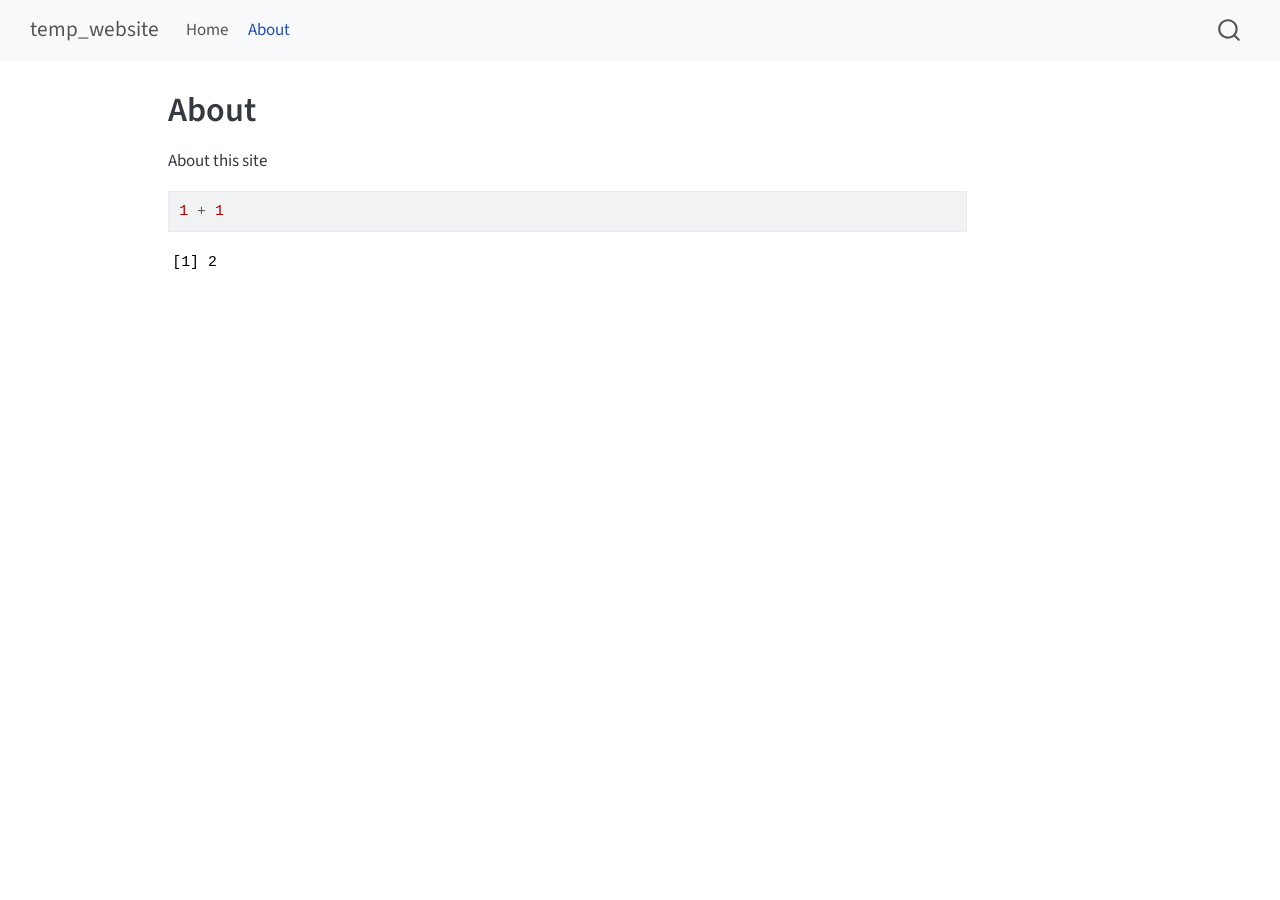
==== docs/about.html @ 3a0f9c97 "initial commit" ====
<!DOCTYPE html>
<html xmlns="http://www.w3.org/1999/xhtml" lang="en" xml:lang="en"><head>

<meta charset="utf-8">
<meta name="generator" content="quarto-1.9.37">

<meta name="viewport" content="width=device-width, initial-scale=1.0, user-scalable=yes">


<title>About – temp_website</title>
<style>
/* Default styles provided by pandoc.
** See https://pandoc.org/MANUAL.html#variables-for-html for config info.
*/
code{white-space: pre-wrap;}
span.smallcaps{font-variant: small-caps;}
div.columns{display: flex; gap: min(4vw, 1.5em);}
div.column{flex: auto; overflow-x: auto;}
div.hanging-indent{margin-left: 1.5em; text-indent: -1.5em;}
ul.task-list{list-style: none;}
ul.task-list li input[type="checkbox"] {
  width: 0.8em;
  margin: 0 0.8em 0.2em -1em; /* quarto-specific, see https://github.com/quarto-dev/quarto-cli/issues/4556 */ 
  vertical-align: middle;
}
/* CSS for syntax highlighting */
html { -webkit-text-size-adjust: 100%; }
pre > code.sourceCode { white-space: pre; position: relative; }
pre > code.sourceCode > span { display: inline-block; line-height: 1.25; }
pre > code.sourceCode > span:empty { height: 1.2em; }
.sourceCode { overflow: visible; }
code.sourceCode > span { color: inherit; text-decoration: inherit; }
div.sourceCode { margin: 1em 0; }
pre.sourceCode { margin: 0; }
@media screen {
div.sourceCode { overflow: auto; }
}
@media print {
pre > code.sourceCode { white-space: pre-wrap; }
pre > code.sourceCode > span { text-indent: -5em; padding-left: 5em; }
}
pre.numberSource code
  { counter-reset: source-line 0; }
pre.numberSource code > span
  { position: relative; left: -4em; counter-increment: source-line; }
pre.numberSource code > span > a:first-child::before
  { content: counter(source-line);
    position: relative; left: -1em; text-align: right; vertical-align: baseline;
    border: none; display: inline-block;
    -webkit-touch-callout: none; -webkit-user-select: none;
    -khtml-user-select: none; -moz-user-select: none;
    -ms-user-select: none; user-select: none;
    padding: 0 4px; width: 4em;
  }
pre.numberSource { margin-left: 3em;  padding-left: 4px; }
div.sourceCode
  {   }
@media screen {
pre > code.sourceCode > span > a:first-child::before { text-decoration: underline; }
}
</style>


<script src="site_libs/quarto-nav/quarto-nav.js"></script>
<script src="site_libs/quarto-nav/headroom.min.js"></script>
<script src="site_libs/clipboard/clipboard.min.js"></script>
<script src="site_libs/quarto-search/autocomplete.umd.js"></script>
<script src="site_libs/quarto-search/fuse.min.js"></script>
<script src="site_libs/quarto-search/quarto-search.js"></script>
<meta name="quarto:offset" content="./">
<script src="site_libs/quarto-html/quarto.js" type="module"></script>
<script src="site_libs/quarto-html/tabsets/tabsets.js" type="module"></script>
<script src="site_libs/quarto-html/popper.min.js"></script>
<script src="site_libs/quarto-html/tippy.umd.min.js"></script>
<script src="site_libs/quarto-html/anchor.min.js"></script>
<link href="site_libs/quarto-html/tippy.css" rel="stylesheet">
<link href="site_libs/quarto-html/quarto-syntax-highlighting-7f8f88aac4f3542376d5c11b86a4c14d.css" rel="stylesheet" id="quarto-text-highlighting-styles">
<script src="site_libs/bootstrap/bootstrap.min.js"></script>
<link href="site_libs/bootstrap/bootstrap-icons.css" rel="stylesheet">
<link href="site_libs/bootstrap/bootstrap-a0f9fd0d421825b736dc1bbcbcba2219.min.css" rel="stylesheet" append-hash="true" id="quarto-bootstrap" data-mode="light">
<script id="quarto-search-options" type="application/json">{
  "location": "navbar",
  "copy-button": false,
  "collapse-after": 3,
  "panel-placement": "end",
  "type": "overlay",
  "limit": 50,
  "keyboard-shortcut": [
    "f",
    "/",
    "s"
  ],
  "show-item-context": false,
  "language": {
    "search-no-results-text": "No results",
    "search-matching-documents-text": "matching documents",
    "search-copy-link-title": "Copy link to search",
    "search-hide-matches-text": "Hide additional matches",
    "search-more-match-text": "more match in this document",
    "search-more-matches-text": "more matches in this document",
    "search-clear-button-title": "Clear",
    "search-text-placeholder": "",
    "search-detached-cancel-button-title": "Cancel",
    "search-submit-button-title": "Submit",
    "search-label": "Search"
  }
}</script>


<link rel="stylesheet" href="styles.css">
</head>

<body class="nav-fixed quarto-light">

<div id="quarto-search-results"></div>
  <header id="quarto-header" class="headroom fixed-top">
    <nav class="navbar navbar-expand-lg " data-bs-theme="dark">
      <div class="navbar-container container-fluid">
      <div class="navbar-brand-container mx-auto">
    <a class="navbar-brand" href="./index.html">
    <span class="navbar-title">temp_website</span>
    </a>
  </div>
            <div id="quarto-search" class="" title="Search"></div>
          <button class="navbar-toggler" type="button" data-bs-toggle="collapse" data-bs-target="#navbarCollapse" aria-controls="navbarCollapse" role="menu" aria-expanded="false" aria-label="Toggle navigation" onclick="if (window.quartoToggleHeadroom) { window.quartoToggleHeadroom(); }">
  <span class="navbar-toggler-icon"></span>
</button>
          <div class="collapse navbar-collapse" id="navbarCollapse">
            <ul class="navbar-nav navbar-nav-scroll me-auto">
  <li class="nav-item">
    <a class="nav-link" href="./index.html"> 
<span class="menu-text">Home</span></a>
  </li>  
  <li class="nav-item">
    <a class="nav-link active" href="./about.html" aria-current="page"> 
<span class="menu-text">About</span></a>
  </li>  
</ul>
          </div> <!-- /navcollapse -->
            <div class="quarto-navbar-tools">
</div>
      </div> <!-- /container-fluid -->
    </nav>
</header>
<!-- content -->
<div id="quarto-content" class="quarto-container page-columns page-rows-contents page-layout-article page-navbar">
<!-- sidebar -->
<!-- margin-sidebar -->
    <div id="quarto-margin-sidebar" class="sidebar margin-sidebar zindex-bottom">
        
    </div>
<!-- main -->
<main class="content" id="quarto-document-content">

<header id="title-block-header" class="quarto-title-block default">
<div class="quarto-title">
<h1 class="title">About</h1>
</div>



<div class="quarto-title-meta">

    
  
    
  </div>
  


</header>


<p>About this site</p>
<div class="cell">
<div class="code-copy-outer-scaffold"><div class="sourceCode cell-code" id="cb1"><pre class="sourceCode r code-with-copy"><code class="sourceCode r"><span id="cb1-1"><a href="#cb1-1" aria-hidden="true" tabindex="-1"></a><span class="dv">1</span> <span class="sc">+</span> <span class="dv">1</span></span></code></pre></div><button title="Copy to Clipboard" class="code-copy-button"><i class="bi"></i></button></div>
<div class="cell-output cell-output-stdout">
<pre><code>[1] 2</code></pre>
</div>
</div>



</main> <!-- /main -->
<script id="quarto-html-after-body" type="application/javascript">
  window.document.addEventListener("DOMContentLoaded", function (event) {
    const icon = "";
    const anchorJS = new window.AnchorJS();
    anchorJS.options = {
      placement: 'right',
      icon: icon
    };
    anchorJS.add('.anchored');
    const isCodeAnnotation = (el) => {
      for (const clz of el.classList) {
        if (clz.startsWith('code-annotation-')) {                     
          return true;
        }
      }
      return false;
    }
    const onCopySuccess = function(e) {
      // button target
      const button = e.trigger;
      // don't keep focus
      button.blur();
      // flash "checked"
      button.classList.add('code-copy-button-checked');
      var currentTitle = button.getAttribute("title");
      button.setAttribute("title", "Copied!");
      let tooltip;
      if (window.bootstrap) {
        button.setAttribute("data-bs-toggle", "tooltip");
        button.setAttribute("data-bs-placement", "left");
        button.setAttribute("data-bs-title", "Copied!");
        tooltip = new bootstrap.Tooltip(button, 
          { trigger: "manual", 
            customClass: "code-copy-button-tooltip",
            offset: [0, -8]});
        tooltip.show();    
      }
      setTimeout(function() {
        if (tooltip) {
          tooltip.hide();
          button.removeAttribute("data-bs-title");
          button.removeAttribute("data-bs-toggle");
          button.removeAttribute("data-bs-placement");
        }
        button.setAttribute("title", currentTitle);
        button.classList.remove('code-copy-button-checked');
      }, 1000);
      // clear code selection
      e.clearSelection();
    }
    const getTextToCopy = function(trigger) {
      const outerScaffold = trigger.parentElement.cloneNode(true);
      const codeEl = outerScaffold.querySelector('code');
      for (const childEl of codeEl.children) {
        if (isCodeAnnotation(childEl)) {
          childEl.remove();
        }
      }
      return codeEl.innerText;
    }
    const clipboard = new window.ClipboardJS('.code-copy-button:not([data-in-quarto-modal])', {
      text: getTextToCopy
    });
    clipboard.on('success', onCopySuccess);
    if (window.document.getElementById('quarto-embedded-source-code-modal')) {
      const clipboardModal = new window.ClipboardJS('.code-copy-button[data-in-quarto-modal]', {
        text: getTextToCopy,
        container: window.document.getElementById('quarto-embedded-source-code-modal')
      });
      clipboardModal.on('success', onCopySuccess);
    }
      var localhostRegex = new RegExp(/^(?:http|https):\/\/localhost\:?[0-9]*\//);
      var mailtoRegex = new RegExp(/^mailto:/);
        var filterRegex = new RegExp('/' + window.location.host + '/');
      var isInternal = (href) => {
          return filterRegex.test(href) || localhostRegex.test(href) || mailtoRegex.test(href);
      }
      // Inspect non-navigation links and adorn them if external
     var links = window.document.querySelectorAll('a[href]:not(.nav-link):not(.navbar-brand):not(.toc-action):not(.sidebar-link):not(.sidebar-item-toggle):not(.pagination-link):not(.no-external):not([aria-hidden]):not(.dropdown-item):not(.quarto-navigation-tool):not(.about-link)');
      for (var i=0; i<links.length; i++) {
        const link = links[i];
        if (!isInternal(link.href)) {
          // undo the damage that might have been done by quarto-nav.js in the case of
          // links that we want to consider external
          if (link.dataset.originalHref !== undefined) {
            link.href = link.dataset.originalHref;
          }
        }
      }
    function tippyHover(el, contentFn, onTriggerFn, onUntriggerFn) {
      const config = {
        allowHTML: true,
        maxWidth: 500,
        delay: 100,
        arrow: false,
        appendTo: function(el) {
            return el.parentElement;
        },
        interactive: true,
        interactiveBorder: 10,
        theme: 'quarto',
        placement: 'bottom-start',
      };
      if (contentFn) {
        config.content = contentFn;
      }
      if (onTriggerFn) {
        config.onTrigger = onTriggerFn;
      }
      if (onUntriggerFn) {
        config.onUntrigger = onUntriggerFn;
      }
      window.tippy(el, config); 
    }
    const noterefs = window.document.querySelectorAll('a[role="doc-noteref"]');
    for (var i=0; i<noterefs.length; i++) {
      const ref = noterefs[i];
      tippyHover(ref, function() {
        // use id or data attribute instead here
        let href = ref.getAttribute('data-footnote-href') || ref.getAttribute('href');
        try { href = new URL(href).hash; } catch {}
        const id = href.replace(/^#\/?/, "");
        const note = window.document.getElementById(id);
        if (note) {
          return note.innerHTML;
        } else {
          return "";
        }
      });
    }
    const xrefs = window.document.querySelectorAll('a.quarto-xref');
    const processXRef = (id, note) => {
      // Strip column container classes
      const stripColumnClz = (el) => {
        el.classList.remove("page-full", "page-columns");
        if (el.children) {
          for (const child of el.children) {
            stripColumnClz(child);
          }
        }
      }
      stripColumnClz(note)
      if (id === null || id.startsWith('sec-')) {
        // Special case sections, only their first couple elements
        const container = document.createElement("div");
        if (note.children && note.children.length > 2) {
          container.appendChild(note.children[0].cloneNode(true));
          for (let i = 1; i < note.children.length; i++) {
            const child = note.children[i];
            if (child.tagName === "P" && child.innerText === "") {
              continue;
            } else {
              container.appendChild(child.cloneNode(true));
              break;
            }
          }
          if (window.Quarto?.typesetMath) {
            window.Quarto.typesetMath(container);
          }
          return container.innerHTML
        } else {
          if (window.Quarto?.typesetMath) {
            window.Quarto.typesetMath(note);
          }
          return note.innerHTML;
        }
      } else {
        // Remove any anchor links if they are present
        const anchorLink = note.querySelector('a.anchorjs-link');
        if (anchorLink) {
          anchorLink.remove();
        }
        if (window.Quarto?.typesetMath) {
          window.Quarto.typesetMath(note);
        }
        if (note.classList.contains("callout")) {
          return note.outerHTML;
        } else {
          return note.innerHTML;
        }
      }
    }
    for (var i=0; i<xrefs.length; i++) {
      const xref = xrefs[i];
      tippyHover(xref, undefined, function(instance) {
        instance.disable();
        let url = xref.getAttribute('href');
        let hash = undefined; 
        if (url.startsWith('#')) {
          hash = url;
        } else {
          try { hash = new URL(url).hash; } catch {}
        }
        if (hash) {
          const id = hash.replace(/^#\/?/, "");
          const note = window.document.getElementById(id);
          if (note !== null) {
            try {
              const html = processXRef(id, note.cloneNode(true));
              instance.setContent(html);
            } finally {
              instance.enable();
              instance.show();
            }
          } else {
            // See if we can fetch this
            fetch(url.split('#')[0])
            .then(res => res.text())
            .then(html => {
              const parser = new DOMParser();
              const htmlDoc = parser.parseFromString(html, "text/html");
              const note = htmlDoc.getElementById(id);
              if (note !== null) {
                const html = processXRef(id, note);
                instance.setContent(html);
              } 
            }).finally(() => {
              instance.enable();
              instance.show();
            });
          }
        } else {
          // See if we can fetch a full url (with no hash to target)
          // This is a special case and we should probably do some content thinning / targeting
          fetch(url)
          .then(res => res.text())
          .then(html => {
            const parser = new DOMParser();
            const htmlDoc = parser.parseFromString(html, "text/html");
            const note = htmlDoc.querySelector('main.content');
            if (note !== null) {
              // This should only happen for chapter cross references
              // (since there is no id in the URL)
              // remove the first header
              if (note.children.length > 0 && note.children[0].tagName === "HEADER") {
                note.children[0].remove();
              }
              const html = processXRef(null, note);
              instance.setContent(html);
            } 
          }).finally(() => {
            instance.enable();
            instance.show();
          });
        }
      }, function(instance) {
      });
    }
        let selectedAnnoteEl;
        const selectorForAnnotation = ( cell, annotation) => {
          let cellAttr = 'data-code-cell="' + cell + '"';
          let lineAttr = 'data-code-annotation="' +  annotation + '"';
          const selector = 'span[' + cellAttr + '][' + lineAttr + ']';
          return selector;
        }
        const selectCodeLines = (annoteEl) => {
          const doc = window.document;
          const targetCell = annoteEl.getAttribute("data-target-cell");
          const targetAnnotation = annoteEl.getAttribute("data-target-annotation");
          const annoteSpan = window.document.querySelector(selectorForAnnotation(targetCell, targetAnnotation));
          const lines = annoteSpan.getAttribute("data-code-lines").split(",");
          const lineIds = lines.map((line) => {
            return targetCell + "-" + line;
          })
          let top = null;
          let height = null;
          let parent = null;
          if (lineIds.length > 0) {
              //compute the position of the single el (top and bottom and make a div)
              const el = window.document.getElementById(lineIds[0]);
              top = el.offsetTop;
              height = el.offsetHeight;
              parent = el.parentElement.parentElement;
            if (lineIds.length > 1) {
              const lastEl = window.document.getElementById(lineIds[lineIds.length - 1]);
              const bottom = lastEl.offsetTop + lastEl.offsetHeight;
              height = bottom - top;
            }
            if (top !== null && height !== null && parent !== null) {
              // cook up a div (if necessary) and position it 
              let div = window.document.getElementById("code-annotation-line-highlight");
              if (div === null) {
                div = window.document.createElement("div");
                div.setAttribute("id", "code-annotation-line-highlight");
                div.style.position = 'absolute';
                parent.appendChild(div);
              }
              div.style.top = top - 2 + "px";
              div.style.height = height + 4 + "px";
              div.style.left = 0;
              let gutterDiv = window.document.getElementById("code-annotation-line-highlight-gutter");
              if (gutterDiv === null) {
                gutterDiv = window.document.createElement("div");
                gutterDiv.setAttribute("id", "code-annotation-line-highlight-gutter");
                gutterDiv.style.position = 'absolute';
                const codeCell = window.document.getElementById(targetCell);
                const gutter = codeCell.querySelector('.code-annotation-gutter');
                gutter.appendChild(gutterDiv);
              }
              gutterDiv.style.top = top - 2 + "px";
              gutterDiv.style.height = height + 4 + "px";
            }
            selectedAnnoteEl = annoteEl;
          }
        };
        const unselectCodeLines = () => {
          const elementsIds = ["code-annotation-line-highlight", "code-annotation-line-highlight-gutter"];
          elementsIds.forEach((elId) => {
            const div = window.document.getElementById(elId);
            if (div) {
              div.remove();
            }
          });
          selectedAnnoteEl = undefined;
        };
          // Handle positioning of the toggle
      window.addEventListener(
        "resize",
        throttle(() => {
          elRect = undefined;
          if (selectedAnnoteEl) {
            selectCodeLines(selectedAnnoteEl);
          }
        }, 10)
      );
      function throttle(fn, ms) {
      let throttle = false;
      let timer;
        return (...args) => {
          if(!throttle) { // first call gets through
              fn.apply(this, args);
              throttle = true;
          } else { // all the others get throttled
              if(timer) clearTimeout(timer); // cancel #2
              timer = setTimeout(() => {
                fn.apply(this, args);
                timer = throttle = false;
              }, ms);
          }
        };
      }
        // Attach click handler to the DT
        const annoteDls = window.document.querySelectorAll('dt[data-target-cell]');
        for (const annoteDlNode of annoteDls) {
          annoteDlNode.addEventListener('click', (event) => {
            const clickedEl = event.target;
            if (clickedEl !== selectedAnnoteEl) {
              unselectCodeLines();
              const activeEl = window.document.querySelector('dt[data-target-cell].code-annotation-active');
              if (activeEl) {
                activeEl.classList.remove('code-annotation-active');
              }
              selectCodeLines(clickedEl);
              clickedEl.classList.add('code-annotation-active');
            } else {
              // Unselect the line
              unselectCodeLines();
              clickedEl.classList.remove('code-annotation-active');
            }
          });
        }
    const findCites = (el) => {
      const parentEl = el.parentElement;
      if (parentEl) {
        const cites = parentEl.dataset.cites;
        if (cites) {
          return {
            el,
            cites: cites.split(' ')
          };
        } else {
          return findCites(el.parentElement)
        }
      } else {
        return undefined;
      }
    };
    var bibliorefs = window.document.querySelectorAll('a[role="doc-biblioref"]');
    for (var i=0; i<bibliorefs.length; i++) {
      const ref = bibliorefs[i];
      const citeInfo = findCites(ref);
      if (citeInfo) {
        tippyHover(citeInfo.el, function() {
          var popup = window.document.createElement('div');
          citeInfo.cites.forEach(function(cite) {
            var citeDiv = window.document.createElement('div');
            citeDiv.classList.add('hanging-indent');
            citeDiv.classList.add('csl-entry');
            var biblioDiv = window.document.getElementById('ref-' + cite);
            if (biblioDiv) {
              citeDiv.innerHTML = biblioDiv.innerHTML;
            }
            popup.appendChild(citeDiv);
          });
          return popup.innerHTML;
        });
      }
    }
  });
  </script>
</div> <!-- /content -->




</body></html>
---- docs/site_libs/quarto-html/tippy.css ----
.tippy-box[data-animation=fade][data-state=hidden]{opacity:0}[data-tippy-root]{max-width:calc(100vw - 10px)}.tippy-box{position:relative;background-color:#333;color:#fff;border-radius:4px;font-size:14px;line-height:1.4;white-space:normal;outline:0;transition-property:transform,visibility,opacity}.tippy-box[data-placement^=top]>.tippy-arrow{bottom:0}.tippy-box[data-placement^=top]>.tippy-arrow:before{bottom:-7px;left:0;border-width:8px 8px 0;border-top-color:initial;transform-origin:center top}.tippy-box[data-placement^=bottom]>.tippy-arrow{top:0}.tippy-box[data-placement^=bottom]>.tippy-arrow:before{top:-7px;left:0;border-width:0 8px 8px;border-bottom-color:initial;transform-origin:center bottom}.tippy-box[data-placement^=left]>.tippy-arrow{right:0}.tippy-box[data-placement^=left]>.tippy-arrow:before{border-width:8px 0 8px 8px;border-left-color:initial;right:-7px;transform-origin:center left}.tippy-box[data-placement^=right]>.tippy-arrow{left:0}.tippy-box[data-placement^=right]>.tippy-arrow:before{left:-7px;border-width:8px 8px 8px 0;border-right-color:initial;transform-origin:center right}.tippy-box[data-inertia][data-state=visible]{transition-timing-function:cubic-bezier(.54,1.5,.38,1.11)}.tippy-arrow{width:16px;height:16px;color:#333}.tippy-arrow:before{content:"";position:absolute;border-color:transparent;border-style:solid}.tippy-content{position:relative;padding:5px 9px;z-index:1}
---- docs/site_libs/quarto-html/quarto-syntax-highlighting-7f8f88aac4f3542376d5c11b86a4c14d.css ----
/* quarto syntax highlight colors */
:root {
  --quarto-hl-ot-color: #003B4F;
  --quarto-hl-at-color: #657422;
  --quarto-hl-ss-color: #20794D;
  --quarto-hl-an-color: #5E5E5E;
  --quarto-hl-fu-color: #4758AB;
  --quarto-hl-st-color: #20794D;
  --quarto-hl-cf-color: #003B4F;
  --quarto-hl-op-color: #5E5E5E;
  --quarto-hl-er-color: #AD0000;
  --quarto-hl-bn-color: #AD0000;
  --quarto-hl-al-color: #AD0000;
  --quarto-hl-va-color: #111111;
  --quarto-hl-bu-color: inherit;
  --quarto-hl-ex-color: inherit;
  --quarto-hl-pp-color: #AD0000;
  --quarto-hl-in-color: #5E5E5E;
  --quarto-hl-vs-color: #20794D;
  --quarto-hl-wa-color: #5E5E5E;
  --quarto-hl-do-color: #5E5E5E;
  --quarto-hl-im-color: #00769E;
  --quarto-hl-ch-color: #20794D;
  --quarto-hl-dt-color: #AD0000;
  --quarto-hl-fl-color: #AD0000;
  --quarto-hl-co-color: #5E5E5E;
  --quarto-hl-cv-color: #5E5E5E;
  --quarto-hl-cn-color: #8f5902;
  --quarto-hl-sc-color: #5E5E5E;
  --quarto-hl-dv-color: #AD0000;
  --quarto-hl-kw-color: #003B4F;
}

/* other quarto variables */
:root {
  --quarto-font-monospace: SFMono-Regular, Menlo, Monaco, Consolas, "Liberation Mono", "Courier New", monospace;
}

/* syntax highlight based on Pandoc's rules */
pre > code.sourceCode > span {
  color: #003B4F;
}

code.sourceCode > span {
  color: #003B4F;
}

div.sourceCode,
div.sourceCode pre.sourceCode {
  color: #003B4F;
}

/* Normal */
code span {
  color: #003B4F;
}

/* Alert */
code span.al {
  color: #AD0000;
  font-style: inherit;
}

/* Annotation */
code span.an {
  color: #5E5E5E;
  font-style: inherit;
}

/* Attribute */
code span.at {
  color: #657422;
  font-style: inherit;
}

/* BaseN */
code span.bn {
  color: #AD0000;
  font-style: inherit;
}

/* BuiltIn */
code span.bu {
  font-style: inherit;
}

/* ControlFlow */
code span.cf {
  color: #003B4F;
  font-weight: bold;
  font-style: inherit;
}

/* Char */
code span.ch {
  color: #20794D;
  font-style: inherit;
}

/* Constant */
code span.cn {
  color: #8f5902;
  font-style: inherit;
}

/* Comment */
code span.co {
  color: #5E5E5E;
  font-style: inherit;
}

/* CommentVar */
code span.cv {
  color: #5E5E5E;
  font-style: italic;
}

/* Documentation */
code span.do {
  color: #5E5E5E;
  font-style: italic;
}

/* DataType */
code span.dt {
  color: #AD0000;
  font-style: inherit;
}

/* DecVal */
code span.dv {
  color: #AD0000;
  font-style: inherit;
}

/* Error */
code span.er {
  color: #AD0000;
  font-style: inherit;
}

/* Extension */
code span.ex {
  font-style: inherit;
}

/* Float */
code span.fl {
  color: #AD0000;
  font-style: inherit;
}

/* Function */
code span.fu {
  color: #4758AB;
  font-style: inherit;
}

/* Import */
code span.im {
  color: #00769E;
  font-style: inherit;
}

/* Information */
code span.in {
  color: #5E5E5E;
  font-style: inherit;
}

/* Keyword */
code span.kw {
  color: #003B4F;
  font-weight: bold;
  font-style: inherit;
}

/* Operator */
code span.op {
  color: #5E5E5E;
  font-style: inherit;
}

/* Other */
code span.ot {
  color: #003B4F;
  font-style: inherit;
}

/* Preprocessor */
code span.pp {
  color: #AD0000;
  font-style: inherit;
}

/* SpecialChar */
code span.sc {
  color: #5E5E5E;
  font-style: inherit;
}

/* SpecialString */
code span.ss {
  color: #20794D;
  font-style: inherit;
}

/* String */
code span.st {
  color: #20794D;
  font-style: inherit;
}

/* Variable */
code span.va {
  color: #111111;
  font-style: inherit;
}

/* VerbatimString */
code span.vs {
  color: #20794D;
  font-style: inherit;
}

/* Warning */
code span.wa {
  color: #5E5E5E;
  font-style: italic;
}

.prevent-inlining {
  content: "</";
}

/*# sourceMappingURL=789ad8cd35626ba772517505b42a116e.css.map */
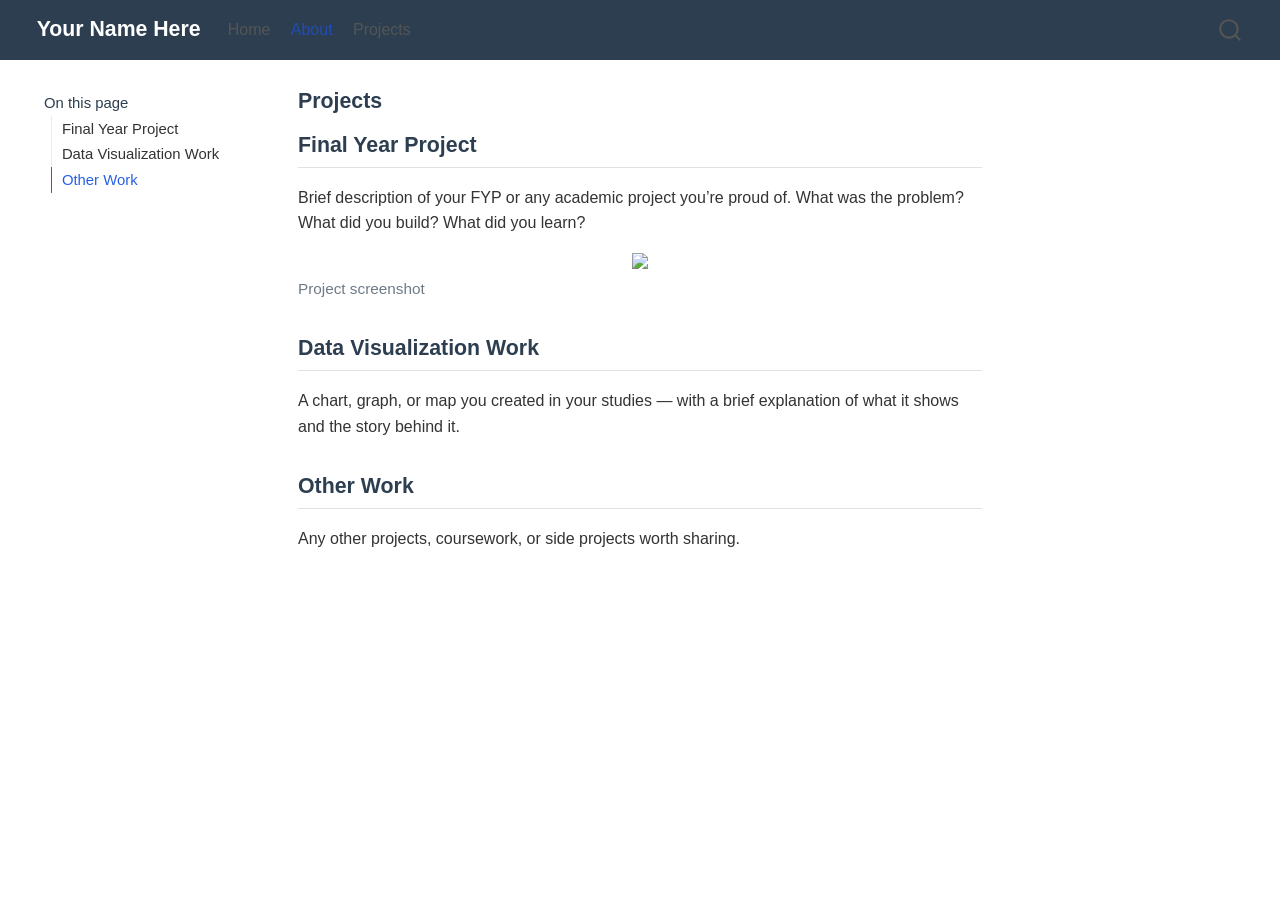
==== commit 305f4bef: "update" ====
--- a/docs/about.html
+++ b/docs/about.html
@@ -7,7 +7,7 @@
 <meta name="viewport" content="width=device-width, initial-scale=1.0, user-scalable=yes">
 
 
-<title>About – temp_website</title>
+<title>Projects – Your Name Here</title>
 <style>
 /* Default styles provided by pandoc.
 ** See https://pandoc.org/MANUAL.html#variables-for-html for config info.
@@ -23,41 +23,6 @@
   margin: 0 0.8em 0.2em -1em; /* quarto-specific, see https://github.com/quarto-dev/quarto-cli/issues/4556 */ 
   vertical-align: middle;
 }
-/* CSS for syntax highlighting */
-html { -webkit-text-size-adjust: 100%; }
-pre > code.sourceCode { white-space: pre; position: relative; }
-pre > code.sourceCode > span { display: inline-block; line-height: 1.25; }
-pre > code.sourceCode > span:empty { height: 1.2em; }
-.sourceCode { overflow: visible; }
-code.sourceCode > span { color: inherit; text-decoration: inherit; }
-div.sourceCode { margin: 1em 0; }
-pre.sourceCode { margin: 0; }
-@media screen {
-div.sourceCode { overflow: auto; }
-}
-@media print {
-pre > code.sourceCode { white-space: pre-wrap; }
-pre > code.sourceCode > span { text-indent: -5em; padding-left: 5em; }
-}
-pre.numberSource code
-  { counter-reset: source-line 0; }
-pre.numberSource code > span
-  { position: relative; left: -4em; counter-increment: source-line; }
-pre.numberSource code > span > a:first-child::before
-  { content: counter(source-line);
-    position: relative; left: -1em; text-align: right; vertical-align: baseline;
-    border: none; display: inline-block;
-    -webkit-touch-callout: none; -webkit-user-select: none;
-    -khtml-user-select: none; -moz-user-select: none;
-    -ms-user-select: none; user-select: none;
-    padding: 0 4px; width: 4em;
-  }
-pre.numberSource { margin-left: 3em;  padding-left: 4px; }
-div.sourceCode
-  {   }
-@media screen {
-pre > code.sourceCode > span > a:first-child::before { text-decoration: underline; }
-}
 </style>
 
 
@@ -68,6 +33,7 @@
 <script src="site_libs/quarto-search/fuse.min.js"></script>
 <script src="site_libs/quarto-search/quarto-search.js"></script>
 <meta name="quarto:offset" content="./">
+<link href="./favicon.png" rel="icon" type="image/png">
 <script src="site_libs/quarto-html/quarto.js" type="module"></script>
 <script src="site_libs/quarto-html/tabsets/tabsets.js" type="module"></script>
 <script src="site_libs/quarto-html/popper.min.js"></script>
@@ -110,15 +76,19 @@
 <link rel="stylesheet" href="styles.css">
 </head>
 
-<body class="nav-fixed quarto-light">
+<body class="floating nav-fixed quarto-light">
 
 <div id="quarto-search-results"></div>
   <header id="quarto-header" class="headroom fixed-top">
     <nav class="navbar navbar-expand-lg " data-bs-theme="dark">
       <div class="navbar-container container-fluid">
       <div class="navbar-brand-container mx-auto">
+    <a href="./index.html" class="navbar-brand navbar-brand-logo">
+    <img src="./logo.png" alt="" class="navbar-logo light-content">
+    <img src="./logo.png" alt="" class="navbar-logo dark-content">
+    </a>
     <a class="navbar-brand" href="./index.html">
-    <span class="navbar-title">temp_website</span>
+    <span class="navbar-title">Your Name Here</span>
     </a>
   </div>
             <div id="quarto-search" class="" title="Search"></div>
@@ -135,6 +105,10 @@
     <a class="nav-link active" href="./about.html" aria-current="page"> 
 <span class="menu-text">About</span></a>
   </li>  
+  <li class="nav-item">
+    <a class="nav-link" href="./projects.qmd"> 
+<span class="menu-text">Projects</span></a>
+  </li>  
 </ul>
           </div> <!-- /navcollapse -->
             <div class="quarto-navbar-tools">
@@ -145,16 +119,27 @@
 <!-- content -->
 <div id="quarto-content" class="quarto-container page-columns page-rows-contents page-layout-article page-navbar">
 <!-- sidebar -->
+  <nav id="quarto-sidebar" class="sidebar collapse collapse-horizontal quarto-sidebar-collapse-item sidebar-navigation floating overflow-auto">
+    <nav id="TOC" role="doc-toc" class="toc-active">
+    <h2 id="toc-title">On this page</h2>
+   
+  <ul>
+  <li><a href="#final-year-project" id="toc-final-year-project" class="nav-link active" data-scroll-target="#final-year-project">Final Year Project</a></li>
+  <li><a href="#data-visualization-work" id="toc-data-visualization-work" class="nav-link" data-scroll-target="#data-visualization-work">Data Visualization Work</a></li>
+  <li><a href="#other-work" id="toc-other-work" class="nav-link" data-scroll-target="#other-work">Other Work</a></li>
+  </ul>
+</nav>
+</nav>
+<div id="quarto-sidebar-glass" class="quarto-sidebar-collapse-item" data-bs-toggle="collapse" data-bs-target=".quarto-sidebar-collapse-item"></div>
 <!-- margin-sidebar -->
     <div id="quarto-margin-sidebar" class="sidebar margin-sidebar zindex-bottom">
-        
     </div>
 <!-- main -->
 <main class="content" id="quarto-document-content">
 
 <header id="title-block-header" class="quarto-title-block default">
 <div class="quarto-title">
-<h1 class="title">About</h1>
+<h1 class="title">Projects</h1>
 </div>
 
 
@@ -171,15 +156,26 @@
 </header>
 
 
-<p>About this site</p>
-<div class="cell">
-<div class="code-copy-outer-scaffold"><div class="sourceCode cell-code" id="cb1"><pre class="sourceCode r code-with-copy"><code class="sourceCode r"><span id="cb1-1"><a href="#cb1-1" aria-hidden="true" tabindex="-1"></a><span class="dv">1</span> <span class="sc">+</span> <span class="dv">1</span></span></code></pre></div><button title="Copy to Clipboard" class="code-copy-button"><i class="bi"></i></button></div>
-<div class="cell-output cell-output-stdout">
-<pre><code>[1] 2</code></pre>
+<section id="final-year-project" class="level2">
+<h2 class="anchored" data-anchor-id="final-year-project">Final Year Project</h2>
+<p>Brief description of your FYP or any academic project you’re proud of. What was the problem? What did you build? What did you learn?</p>
+<div class="quarto-figure quarto-figure-center">
+<figure class="figure">
+<p><img src="images/project_screenshot.png" class="img-fluid figure-img" style="width:80.0%"></p>
+<figcaption>Project screenshot</figcaption>
+</figure>
 </div>
-</div>
-
-
+</section>
+<section id="data-visualization-work" class="level2">
+<h2 class="anchored" data-anchor-id="data-visualization-work">Data Visualization Work</h2>
+<p>A chart, graph, or map you created in your studies — with a brief explanation of what it shows and the story behind it.</p>
+</section>
+<section id="other-work" class="level2">
+<h2 class="anchored" data-anchor-id="other-work">Other Work</h2>
+<p>Any other projects, coursework, or side projects worth sharing.</p>
+
+
+</section>
 
 </main> <!-- /main -->
 <script id="quarto-html-after-body" type="application/javascript">
--- a/docs/styles.css
+++ b/docs/styles.css
@@ -0,0 +1,43 @@
+/* === Body === */
+body {
+  font-family: Arial, sans-serif;
+  font-size: 16px;
+  color: #333333;
+}
+
+/* === Paragraphs === */
+p {
+  margin: 0 0 1em 0;
+  line-height: 1.6;
+}
+
+/* === Headings === */
+h1, h2 {
+  font-size: 16pt;
+  color: #2c3e50;
+}
+
+h3, h4 {
+  font-size: 14pt;
+  color: #2c3e50;
+}
+
+/* === Navigation bar === */
+.navbar {
+  background-color: #2c3e50;
+}
+
+.navbar-brand {
+  color: #ffffff !important;
+  font-weight: bold;
+}
+
+/* === Links === */
+a {
+  color: #2980b9;
+}
+
+a:hover {
+  color: #1a5276;
+  text-decoration: underline;
+}
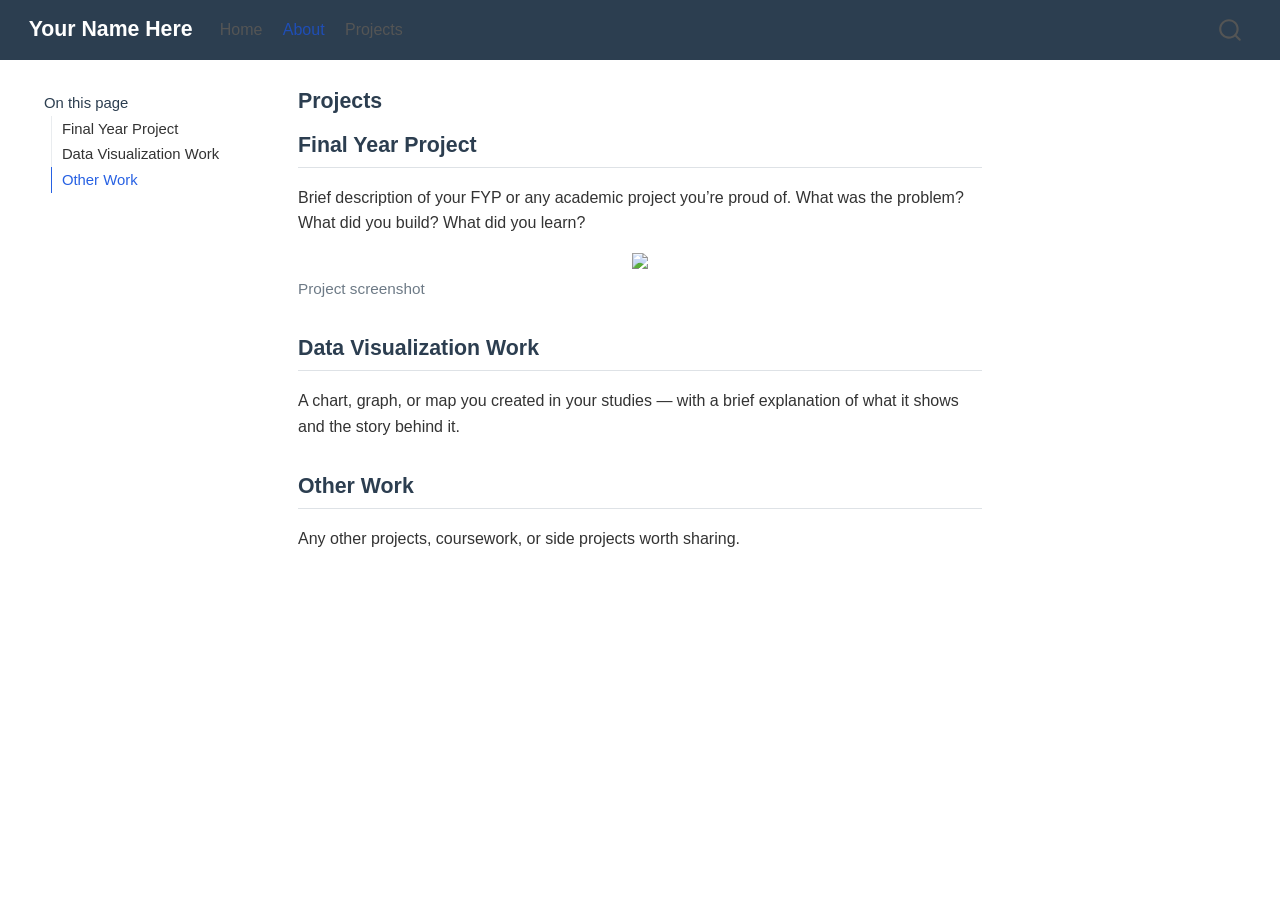
==== commit 61026435: "update" ====
--- a/docs/about.html
+++ b/docs/about.html
@@ -33,7 +33,6 @@
 <script src="site_libs/quarto-search/fuse.min.js"></script>
 <script src="site_libs/quarto-search/quarto-search.js"></script>
 <meta name="quarto:offset" content="./">
-<link href="./favicon.png" rel="icon" type="image/png">
 <script src="site_libs/quarto-html/quarto.js" type="module"></script>
 <script src="site_libs/quarto-html/tabsets/tabsets.js" type="module"></script>
 <script src="site_libs/quarto-html/popper.min.js"></script>
@@ -83,10 +82,6 @@
     <nav class="navbar navbar-expand-lg " data-bs-theme="dark">
       <div class="navbar-container container-fluid">
       <div class="navbar-brand-container mx-auto">
-    <a href="./index.html" class="navbar-brand navbar-brand-logo">
-    <img src="./logo.png" alt="" class="navbar-logo light-content">
-    <img src="./logo.png" alt="" class="navbar-logo dark-content">
-    </a>
     <a class="navbar-brand" href="./index.html">
     <span class="navbar-title">Your Name Here</span>
     </a>
@@ -106,7 +101,7 @@
 <span class="menu-text">About</span></a>
   </li>  
   <li class="nav-item">
-    <a class="nav-link" href="./projects.qmd"> 
+    <a class="nav-link" href="./projects.html"> 
 <span class="menu-text">Projects</span></a>
   </li>  
 </ul>
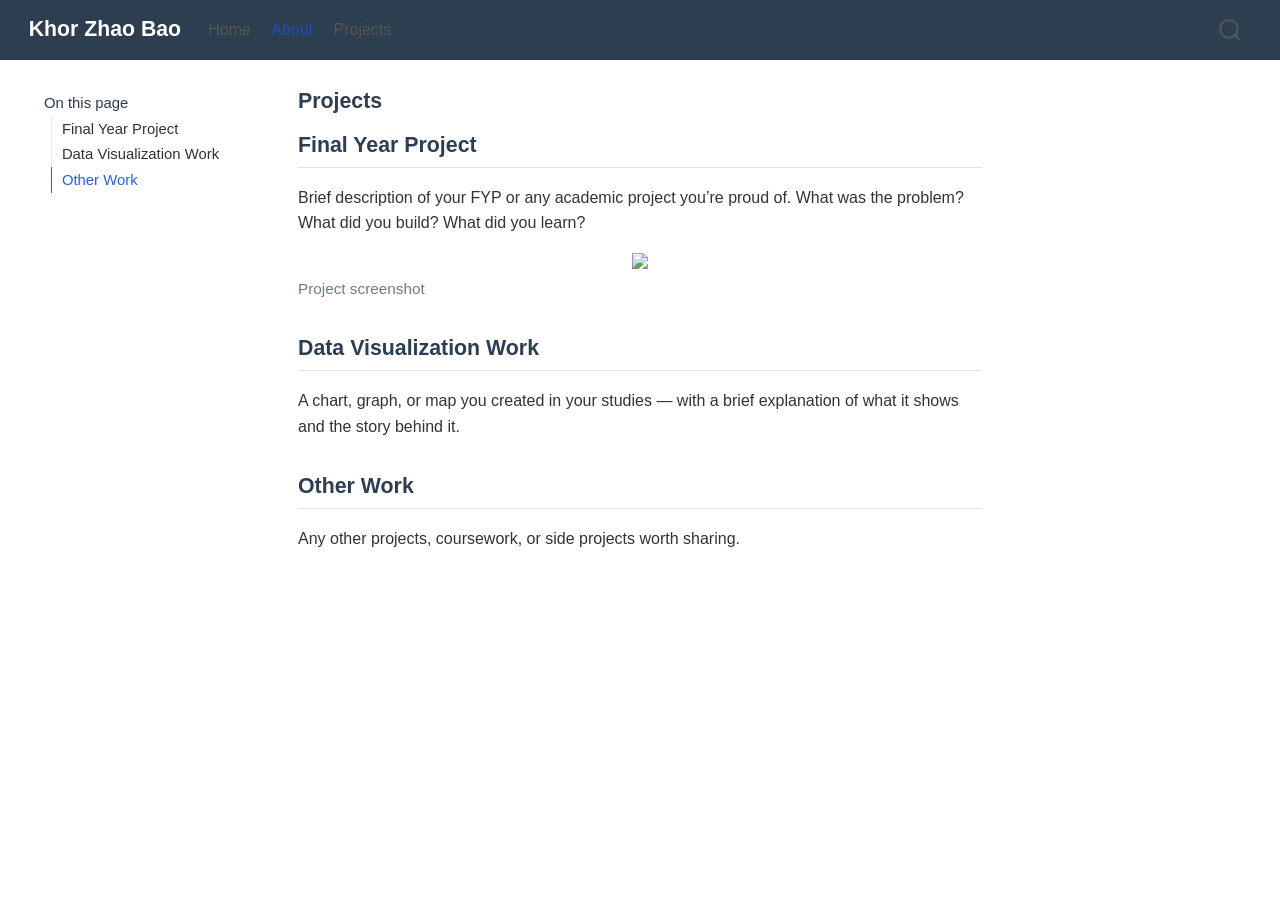
==== commit bebb7ac5: "update" ====
--- a/docs/about.html
+++ b/docs/about.html
@@ -7,7 +7,7 @@
 <meta name="viewport" content="width=device-width, initial-scale=1.0, user-scalable=yes">
 
 
-<title>Projects – Your Name Here</title>
+<title>Projects – Khor Zhao Bao</title>
 <style>
 /* Default styles provided by pandoc.
 ** See https://pandoc.org/MANUAL.html#variables-for-html for config info.
@@ -83,7 +83,7 @@
       <div class="navbar-container container-fluid">
       <div class="navbar-brand-container mx-auto">
     <a class="navbar-brand" href="./index.html">
-    <span class="navbar-title">Your Name Here</span>
+    <span class="navbar-title">Khor Zhao Bao</span>
     </a>
   </div>
             <div id="quarto-search" class="" title="Search"></div>
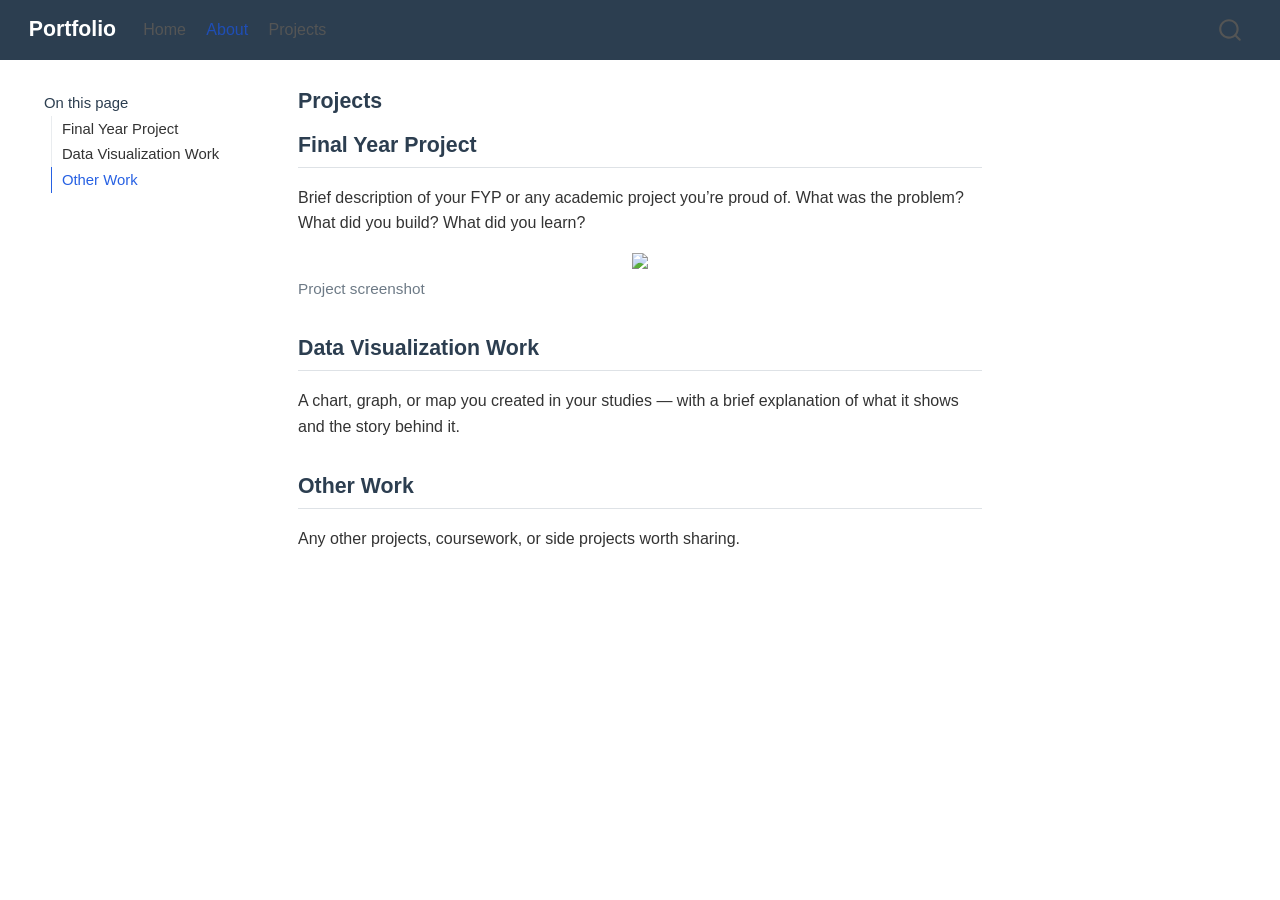
==== commit 39b03330: "update" ====
--- a/docs/about.html
+++ b/docs/about.html
@@ -7,7 +7,7 @@
 <meta name="viewport" content="width=device-width, initial-scale=1.0, user-scalable=yes">
 
 
-<title>Projects – Khor Zhao Bao</title>
+<title>Projects – Portfolio</title>
 <style>
 /* Default styles provided by pandoc.
 ** See https://pandoc.org/MANUAL.html#variables-for-html for config info.
@@ -83,7 +83,7 @@
       <div class="navbar-container container-fluid">
       <div class="navbar-brand-container mx-auto">
     <a class="navbar-brand" href="./index.html">
-    <span class="navbar-title">Khor Zhao Bao</span>
+    <span class="navbar-title">Portfolio</span>
     </a>
   </div>
             <div id="quarto-search" class="" title="Search"></div>
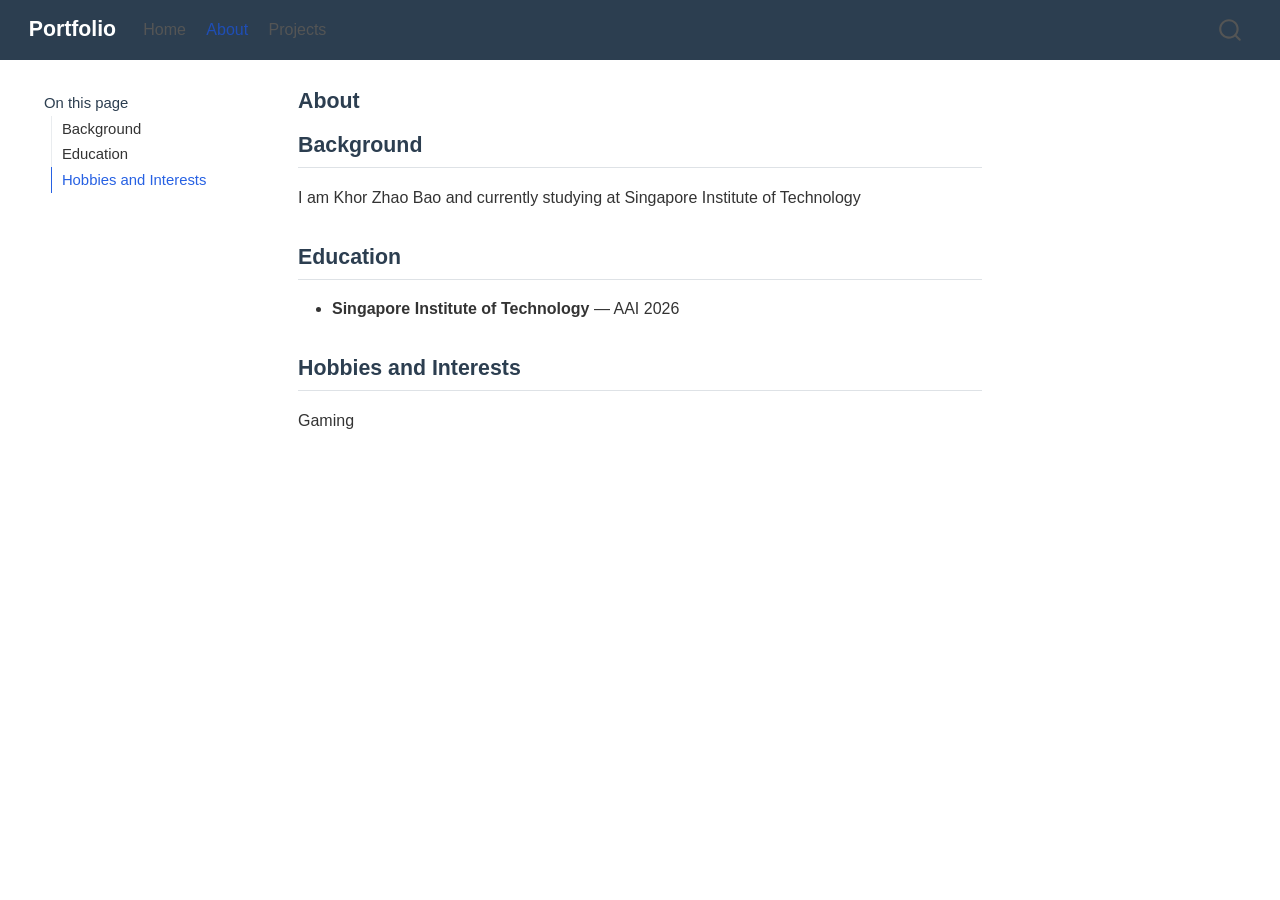
==== commit 0c1e3e88: "update" ====
--- a/docs/about.html
+++ b/docs/about.html
@@ -7,7 +7,7 @@
 <meta name="viewport" content="width=device-width, initial-scale=1.0, user-scalable=yes">
 
 
-<title>Projects – Portfolio</title>
+<title>About – Portfolio</title>
 <style>
 /* Default styles provided by pandoc.
 ** See https://pandoc.org/MANUAL.html#variables-for-html for config info.
@@ -119,9 +119,9 @@
     <h2 id="toc-title">On this page</h2>
    
   <ul>
-  <li><a href="#final-year-project" id="toc-final-year-project" class="nav-link active" data-scroll-target="#final-year-project">Final Year Project</a></li>
-  <li><a href="#data-visualization-work" id="toc-data-visualization-work" class="nav-link" data-scroll-target="#data-visualization-work">Data Visualization Work</a></li>
-  <li><a href="#other-work" id="toc-other-work" class="nav-link" data-scroll-target="#other-work">Other Work</a></li>
+  <li><a href="#background" id="toc-background" class="nav-link active" data-scroll-target="#background">Background</a></li>
+  <li><a href="#education" id="toc-education" class="nav-link" data-scroll-target="#education">Education</a></li>
+  <li><a href="#hobbies-and-interests" id="toc-hobbies-and-interests" class="nav-link" data-scroll-target="#hobbies-and-interests">Hobbies and Interests</a></li>
   </ul>
 </nav>
 </nav>
@@ -134,7 +134,7 @@
 
 <header id="title-block-header" class="quarto-title-block default">
 <div class="quarto-title">
-<h1 class="title">Projects</h1>
+<h1 class="title">About</h1>
 </div>
 
 
@@ -151,23 +151,19 @@
 </header>
 
 
-<section id="final-year-project" class="level2">
-<h2 class="anchored" data-anchor-id="final-year-project">Final Year Project</h2>
-<p>Brief description of your FYP or any academic project you’re proud of. What was the problem? What did you build? What did you learn?</p>
-<div class="quarto-figure quarto-figure-center">
-<figure class="figure">
-<p><img src="images/project_screenshot.png" class="img-fluid figure-img" style="width:80.0%"></p>
-<figcaption>Project screenshot</figcaption>
-</figure>
-</div>
+<section id="background" class="level2">
+<h2 class="anchored" data-anchor-id="background">Background</h2>
+<p>I am Khor Zhao Bao and currently studying at Singapore Institute of Technology</p>
 </section>
-<section id="data-visualization-work" class="level2">
-<h2 class="anchored" data-anchor-id="data-visualization-work">Data Visualization Work</h2>
-<p>A chart, graph, or map you created in your studies — with a brief explanation of what it shows and the story behind it.</p>
+<section id="education" class="level2">
+<h2 class="anchored" data-anchor-id="education">Education</h2>
+<ul>
+<li><strong>Singapore Institute of Technology</strong> — AAI 2026</li>
+</ul>
 </section>
-<section id="other-work" class="level2">
-<h2 class="anchored" data-anchor-id="other-work">Other Work</h2>
-<p>Any other projects, coursework, or side projects worth sharing.</p>
+<section id="hobbies-and-interests" class="level2">
+<h2 class="anchored" data-anchor-id="hobbies-and-interests">Hobbies and Interests</h2>
+<p>Gaming</p>
 
 
 </section>
